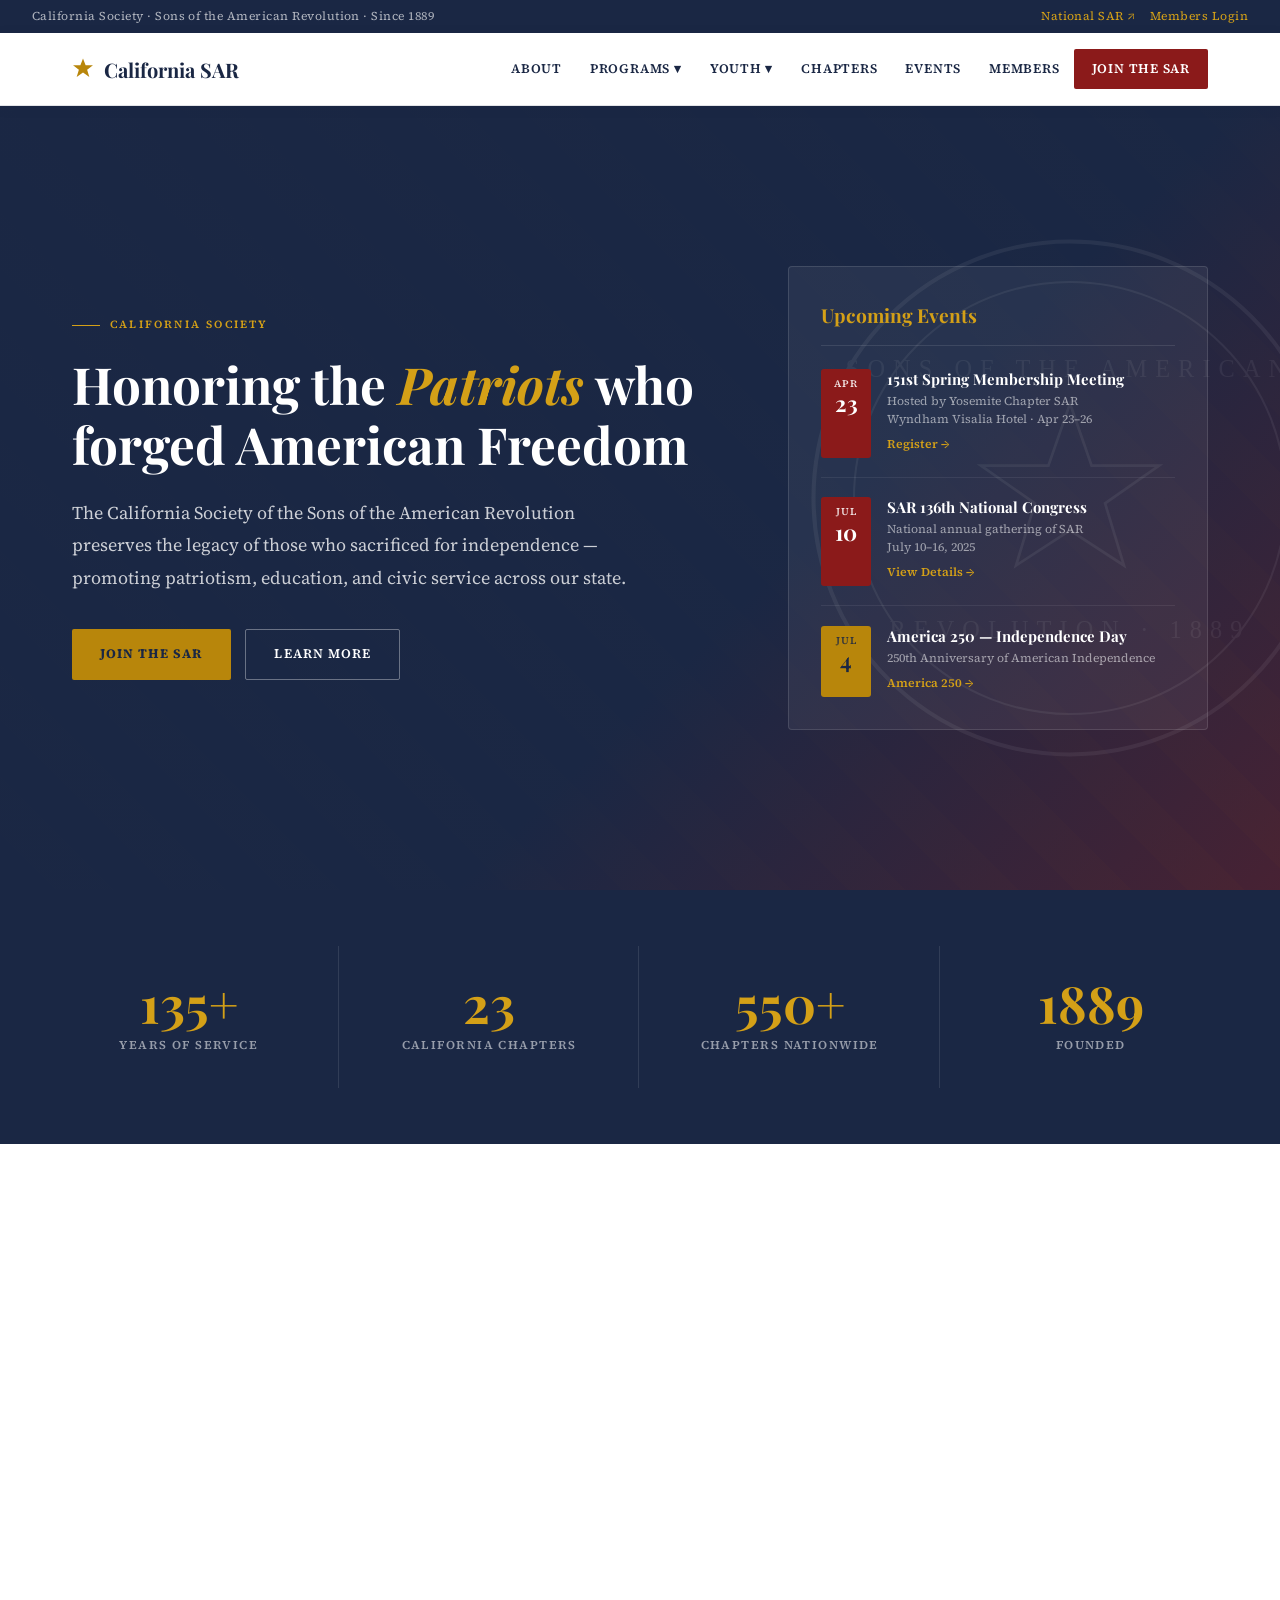
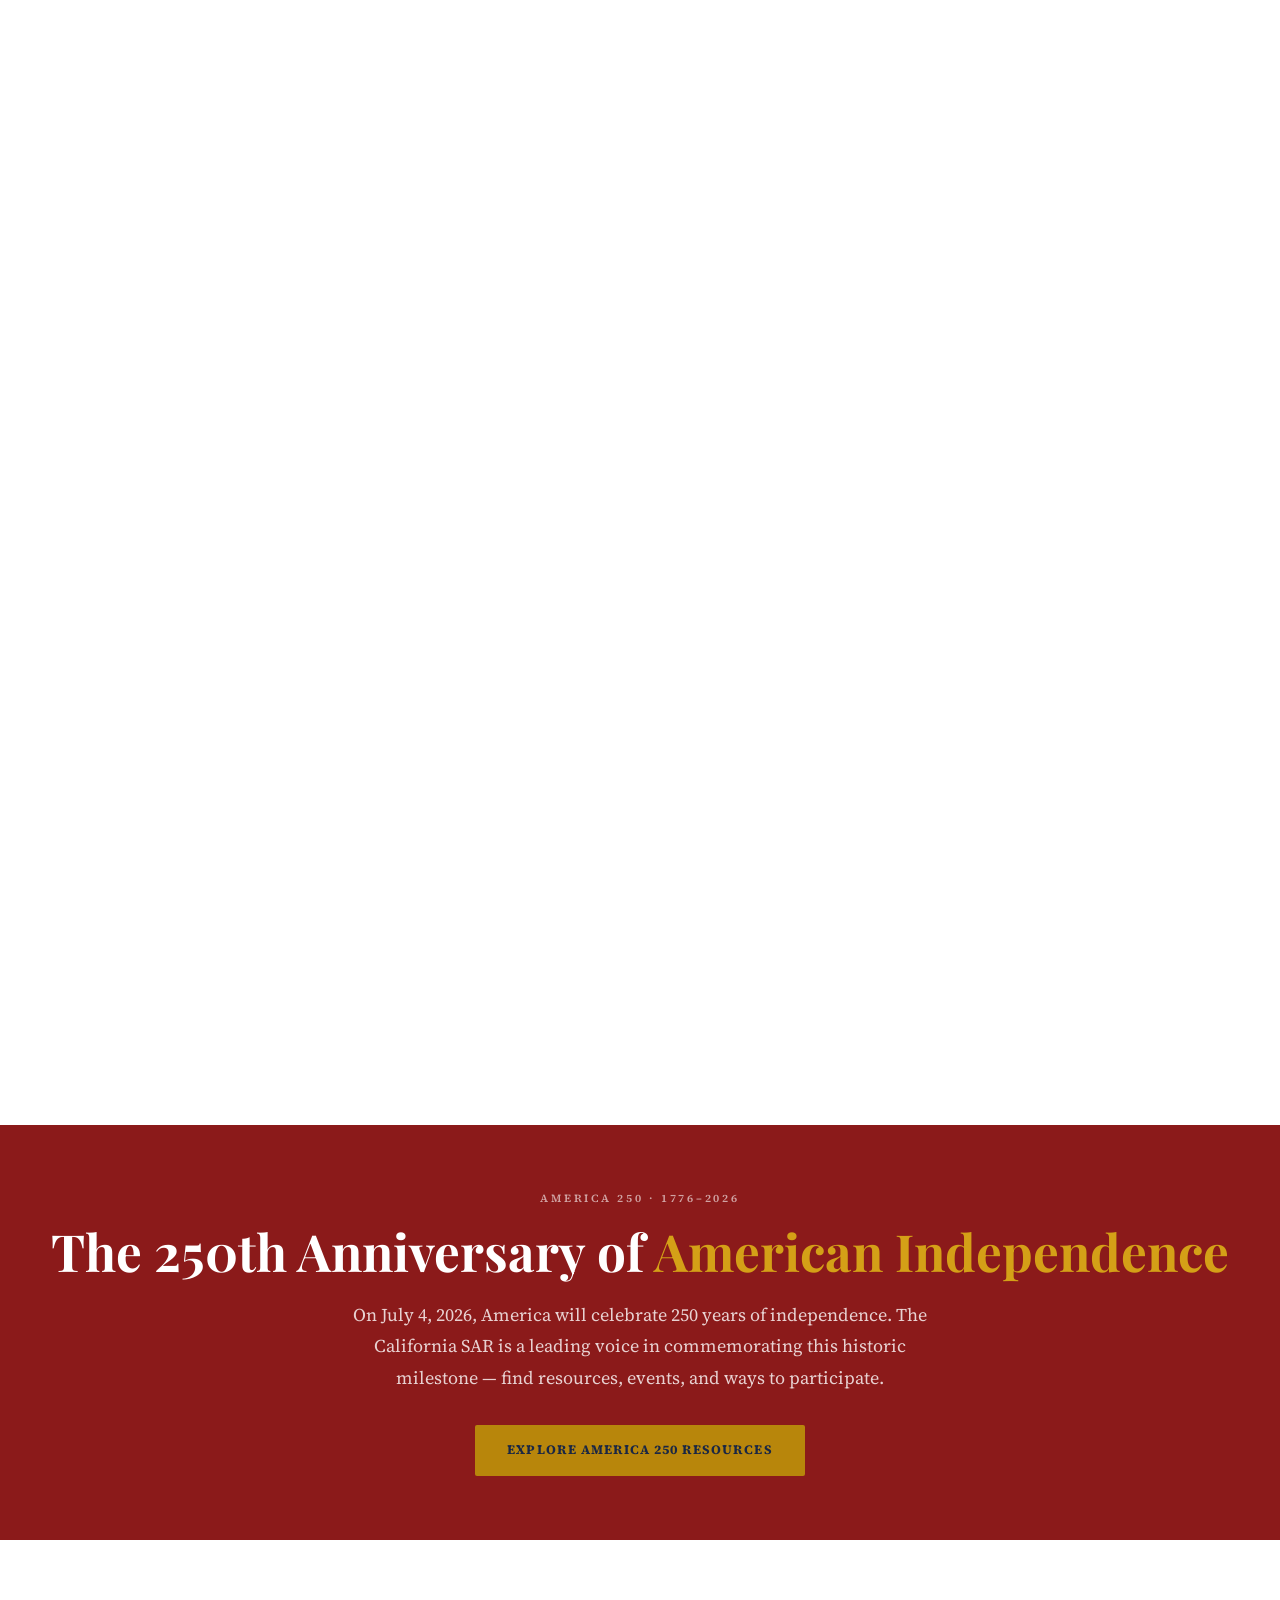
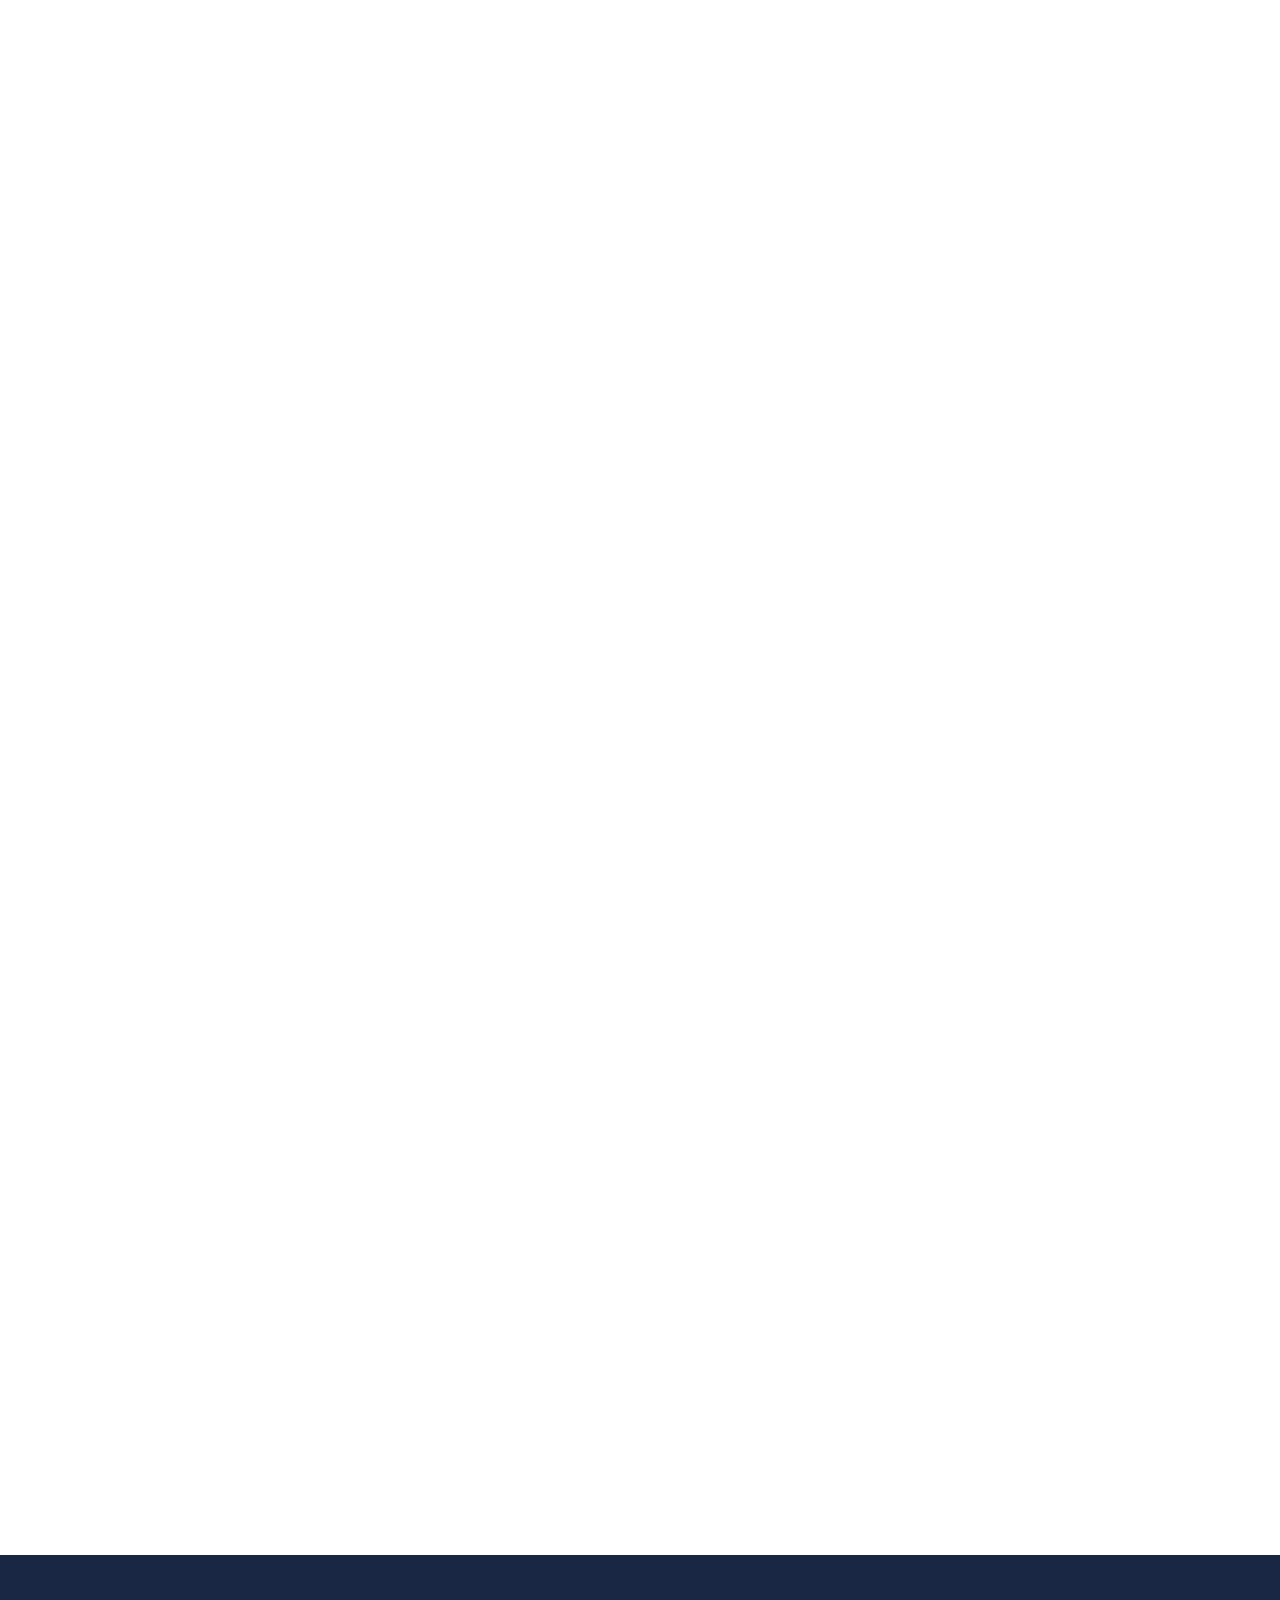
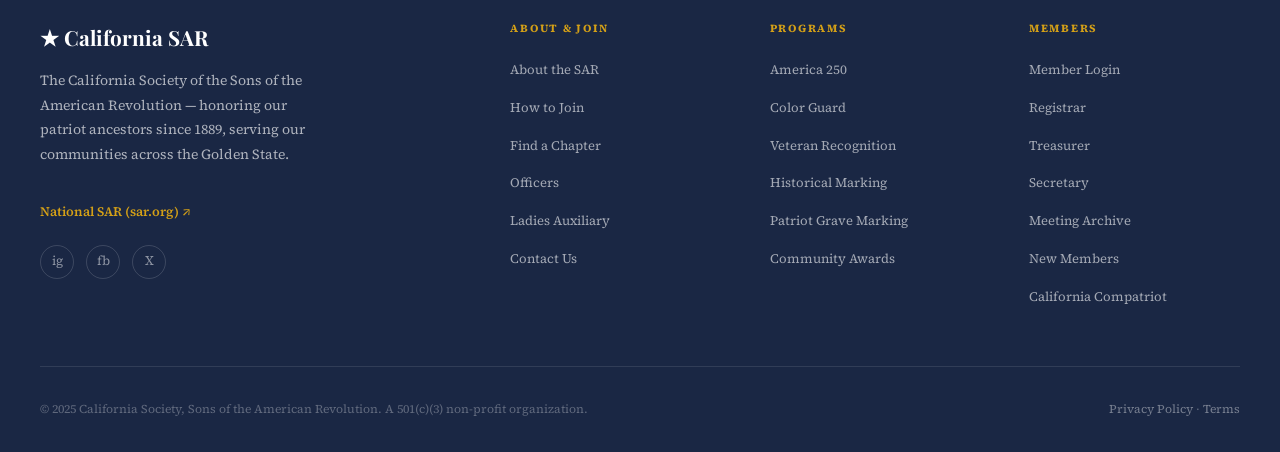
==== index.html @ 3db500f7 "Initial work" ====
<!DOCTYPE html>
<html lang="en">
<head>
<meta charset="UTF-8">
<meta name="viewport" content="width=device-width, initial-scale=1.0">
<title>California SAR — Sons of the American Revolution</title>
<link rel="preconnect" href="https://fonts.googleapis.com">
  <link rel="icon" type="image/x-icon" href="favicon.ico">
  <link rel="icon" type="image/svg+xml" href="favicon.svg">
  <link rel="shortcut icon" href="favicon.ico">
  <link href="https://fonts.googleapis.com/css2?family=Playfair+Display:ital,wght@0,400;0,600;0,700;1,400&family=Source+Serif+4:ital,opsz,wght@0,8..60,300;0,8..60,400;0,8..60,600;1,8..60,300&display=swap" rel="stylesheet">
<style>
  :root {
    --navy: #1a2744;
    --navy-light: #243260;
    --gold: #b8860b;
    --gold-light: #d4a017;
    --gold-pale: #f5eed6;
    --crimson: #8b1a1a;
    --parchment: #faf7f0;
    --parchment-dark: #f0ead6;
    --text: #1a1a1a;
    --text-mid: #444;
    --text-muted: #777;
    --white: #fff;
    --border: rgba(26,39,68,0.12);
    --serif: 'Playfair Display', 'Georgia', serif;
    --body: 'Source Serif 4', Georgia, serif;
  }
  *, *::before, *::after { box-sizing: border-box; margin: 0; padding: 0; }
  html { scroll-behavior: smooth; }
  body {
    font-family: var(--body);
    font-size: 17px;
    line-height: 1.75;
    color: var(--text);
    background: var(--white);
    -webkit-font-smoothing: antialiased;
  }

  /* ─── TOP BAR ─── */
  .topbar {
    background: var(--navy);
    color: rgba(255,255,255,0.65);
    font-size: 12px;
    font-family: var(--body);
    letter-spacing: 0.04em;
    padding: 6px 2rem;
    display: flex;
    justify-content: space-between;
    align-items: center;
  }
  .topbar a { color: var(--gold-light); text-decoration: none; }
  .topbar a:hover { text-decoration: underline; }

  /* ─── NAV ─── */
  nav {
    background: var(--white);
    border-bottom: 1px solid var(--border);
    position: sticky;
    top: 0;
    z-index: 100;
    box-shadow: 0 2px 12px rgba(26,39,68,0.08);
  }
  .nav-inner {
    max-width: 1200px;
    margin: 0 auto;
    padding: 0 2rem;
    display: flex;
    align-items: center;
    gap: 2rem;
    height: 72px;
  }
  .nav-logo {
    font-family: var(--serif);
    font-size: 20px;
    font-weight: 700;
    color: var(--navy);
    text-decoration: none;
    white-space: nowrap;
    display: flex;
    align-items: center;
    gap: 10px;
  }
  .nav-logo .star-mark {
    font-size: 22px;
    color: var(--gold);
  }
  .nav-links {
    display: flex;
    gap: 0;
    list-style: none;
    margin-left: auto;
    align-items: center;
  }
  .nav-links li { position: relative; }
  .nav-links a {
    display: block;
    padding: 10px 14px;
    font-size: 13px;
    font-family: var(--body);
    font-weight: 600;
    letter-spacing: 0.06em;
    text-transform: uppercase;
    color: var(--navy);
    text-decoration: none;
    transition: color 0.2s;
  }
  .nav-links a:hover { color: var(--gold); }
  .nav-links .dropdown { display: none; position: absolute; top: 100%; left: 0; background: var(--white); border: 1px solid var(--border); box-shadow: 0 8px 24px rgba(26,39,68,0.12); min-width: 210px; z-index: 200; }
  .nav-links li:hover .dropdown { display: block; }
  .nav-links .dropdown a { padding: 9px 18px; font-size: 12px; color: var(--text-mid); font-weight: 400; text-transform: none; letter-spacing: 0; border-bottom: 1px solid rgba(0,0,0,0.04); }
  .nav-links .dropdown a:hover { background: var(--parchment); color: var(--navy); }
  .nav-cta {
    background: var(--crimson);
    color: var(--white) !important;
    padding: 9px 18px !important;
    border-radius: 2px;
    transition: background 0.2s !important;
  }
  .nav-cta:hover { background: #6e1212 !important; color: var(--white) !important; }

  /* ─── HERO ─── */
  .hero {
    background: var(--navy);
    color: var(--white);
    min-height: 620px;
    display: flex;
    align-items: center;
    position: relative;
    overflow: hidden;
  }
  .hero-bg {
    position: absolute;
    inset: 0;
    background:
      linear-gradient(135deg, rgba(26,39,68,0.97) 0%, rgba(26,39,68,0.85) 60%, rgba(139,26,26,0.4) 100%),
      repeating-linear-gradient(
        45deg,
        transparent,
        transparent 40px,
        rgba(184,134,11,0.03) 40px,
        rgba(184,134,11,0.03) 80px
      );
  }
  .hero-seal {
    position: absolute;
    right: -60px;
    top: 50%;
    transform: translateY(-50%);
    width: 540px;
    height: 540px;
    opacity: 0.06;
  }
  .hero-inner {
    position: relative;
    z-index: 2;
    max-width: 1200px;
    margin: 0 auto;
    padding: 5rem 2rem;
    display: grid;
    grid-template-columns: 1fr 420px;
    gap: 4rem;
    align-items: center;
  }
  .hero-eyebrow {
    font-size: 11px;
    letter-spacing: 0.2em;
    text-transform: uppercase;
    color: var(--gold-light);
    font-family: var(--body);
    font-weight: 600;
    margin-bottom: 1.2rem;
    display: flex;
    align-items: center;
    gap: 10px;
  }
  .hero-eyebrow::before { content: ''; display: block; width: 28px; height: 1px; background: var(--gold-light); }
  .hero h1 {
    font-family: var(--serif);
    font-size: clamp(2.6rem, 4vw, 3.8rem);
    font-weight: 700;
    line-height: 1.18;
    margin-bottom: 1.4rem;
    color: var(--white);
  }
  .hero h1 em { font-style: italic; color: var(--gold-light); }
  .hero-desc {
    font-size: 18px;
    line-height: 1.8;
    color: rgba(255,255,255,0.78);
    margin-bottom: 2.2rem;
    max-width: 560px;
  }
  .hero-btns { display: flex; gap: 14px; flex-wrap: wrap; }
  .btn-primary {
    background: var(--gold);
    color: var(--navy);
    padding: 14px 28px;
    font-family: var(--body);
    font-weight: 700;
    font-size: 13px;
    letter-spacing: 0.08em;
    text-transform: uppercase;
    text-decoration: none;
    border-radius: 2px;
    transition: background 0.2s, transform 0.15s;
    display: inline-block;
  }
  .btn-primary:hover { background: var(--gold-light); transform: translateY(-1px); }
  .btn-outline {
    background: transparent;
    color: var(--white);
    padding: 13px 28px;
    font-family: var(--body);
    font-weight: 600;
    font-size: 13px;
    letter-spacing: 0.08em;
    text-transform: uppercase;
    text-decoration: none;
    border: 1.5px solid rgba(255,255,255,0.35);
    border-radius: 2px;
    transition: border-color 0.2s, background 0.2s;
    display: inline-block;
  }
  .btn-outline:hover { border-color: var(--gold-light); color: var(--gold-light); }

  /* Hero card panel */
  .hero-panel {
    background: rgba(255,255,255,0.06);
    border: 1px solid rgba(255,255,255,0.12);
    border-radius: 4px;
    padding: 2rem;
  }
  .hero-panel h3 {
    font-family: var(--serif);
    font-size: 1.2rem;
    color: var(--gold-light);
    margin-bottom: 1.4rem;
    border-bottom: 1px solid rgba(255,255,255,0.1);
    padding-bottom: 0.8rem;
  }
  .event-item {
    display: flex;
    gap: 1rem;
    margin-bottom: 1.2rem;
    padding-bottom: 1.2rem;
    border-bottom: 1px solid rgba(255,255,255,0.07);
  }
  .event-item:last-child { margin-bottom: 0; padding-bottom: 0; border-bottom: none; }
  .event-date-badge {
    background: var(--crimson);
    color: var(--white);
    border-radius: 3px;
    padding: 6px 10px;
    text-align: center;
    min-width: 50px;
    flex-shrink: 0;
  }
  .event-date-badge .month { font-size: 10px; text-transform: uppercase; letter-spacing: 0.1em; font-weight: 600; opacity: 0.85; }
  .event-date-badge .day { font-family: var(--serif); font-size: 22px; line-height: 1; font-weight: 700; }
  .event-info h4 { font-family: var(--serif); font-size: 15px; color: var(--white); margin-bottom: 3px; line-height: 1.35; }
  .event-info p { font-size: 12px; color: rgba(255,255,255,0.55); line-height: 1.5; }
  .event-link { font-size: 12px; color: var(--gold-light); text-decoration: none; font-weight: 600; }
  .event-link:hover { text-decoration: underline; }

  /* ─── SECTIONS ─── */
  section { padding: 5rem 2rem; }
  .inner { max-width: 1200px; margin: 0 auto; }
  .section-label {
    font-size: 11px;
    letter-spacing: 0.2em;
    text-transform: uppercase;
    color: var(--gold);
    font-family: var(--body);
    font-weight: 700;
    margin-bottom: 0.6rem;
  }
  .section-title {
    font-family: var(--serif);
    font-size: clamp(2rem, 3vw, 2.8rem);
    font-weight: 700;
    color: var(--navy);
    line-height: 1.2;
    margin-bottom: 1rem;
  }
  .section-intro {
    font-size: 18px;
    color: var(--text-mid);
    max-width: 680px;
    line-height: 1.8;
    margin-bottom: 3rem;
  }
  .divider {
    width: 48px;
    height: 3px;
    background: var(--gold);
    margin: 1rem 0 2rem;
  }

  /* ─── STATS BAND ─── */
  .stats-band {
    background: var(--navy);
    padding: 3.5rem 2rem;
    color: var(--white);
  }
  .stats-grid {
    max-width: 1200px;
    margin: 0 auto;
    display: grid;
    grid-template-columns: repeat(4, 1fr);
    gap: 2px;
  }
  .stat-item {
    text-align: center;
    padding: 2rem 1.5rem;
    border-right: 1px solid rgba(255,255,255,0.1);
  }
  .stat-item:last-child { border-right: none; }
  .stat-number {
    font-family: var(--serif);
    font-size: 3.2rem;
    font-weight: 700;
    color: var(--gold-light);
    line-height: 1;
    margin-bottom: 0.4rem;
  }
  .stat-label {
    font-size: 12px;
    text-transform: uppercase;
    letter-spacing: 0.12em;
    color: rgba(255,255,255,0.55);
    font-weight: 600;
    font-family: var(--body);
  }

  /* ─── ABOUT ─── */
  .about-section { background: var(--parchment); }
  .about-grid {
    display: grid;
    grid-template-columns: 1fr 1fr;
    gap: 5rem;
    align-items: start;
  }
  .about-text p {
    color: var(--text-mid);
    margin-bottom: 1.2rem;
    line-height: 1.85;
  }
  .about-highlights { display: grid; gap: 1.2rem; }
  .highlight-card {
    background: var(--white);
    border-left: 4px solid var(--gold);
    padding: 1.4rem 1.6rem;
    border-radius: 0 3px 3px 0;
  }
  .highlight-card h4 {
    font-family: var(--serif);
    font-size: 17px;
    color: var(--navy);
    margin-bottom: 0.4rem;
  }
  .highlight-card p { font-size: 14px; color: var(--text-muted); line-height: 1.6; }

  /* ─── JOIN STEPS ─── */
  .join-section { background: var(--white); }
  .steps-grid {
    display: grid;
    grid-template-columns: repeat(4, 1fr);
    gap: 1.5rem;
    margin-bottom: 3rem;
  }
  .step-card {
    border: 1px solid var(--border);
    border-radius: 3px;
    padding: 2rem 1.5rem;
    position: relative;
    background: var(--white);
    transition: box-shadow 0.25s, transform 0.25s;
  }
  .step-card:hover { box-shadow: 0 8px 32px rgba(26,39,68,0.1); transform: translateY(-3px); }
  .step-num {
    font-family: var(--serif);
    font-size: 3.5rem;
    font-weight: 700;
    color: var(--parchment-dark);
    line-height: 1;
    margin-bottom: 1rem;
  }
  .step-card h3 {
    font-family: var(--serif);
    font-size: 18px;
    color: var(--navy);
    margin-bottom: 0.6rem;
  }
  .step-card p { font-size: 14px; color: var(--text-muted); line-height: 1.65; }
  .eligibility-box {
    background: var(--navy);
    color: var(--white);
    border-radius: 4px;
    padding: 2.5rem 3rem;
    display: grid;
    grid-template-columns: 1fr 1fr;
    gap: 2rem;
  }
  .eligibility-box h3 {
    font-family: var(--serif);
    font-size: 1.5rem;
    color: var(--gold-light);
    margin-bottom: 1rem;
    grid-column: 1/-1;
  }
  .eligibility-box ul {
    list-style: none;
    padding: 0;
    font-size: 15px;
    color: rgba(255,255,255,0.82);
    line-height: 1.9;
  }
  .eligibility-box ul li::before { content: '★ '; color: var(--gold); font-size: 10px; vertical-align: middle; }

  /* ─── PROGRAMS ─── */
  .programs-section { background: var(--parchment); }
  .programs-grid {
    display: grid;
    grid-template-columns: repeat(3, 1fr);
    gap: 1.5rem;
  }
  .program-card {
    background: var(--white);
    border-radius: 3px;
    border: 1px solid var(--border);
    padding: 2rem;
    transition: box-shadow 0.25s, transform 0.25s;
    text-decoration: none;
    color: inherit;
    display: block;
  }
  .program-card:hover { box-shadow: 0 8px 32px rgba(26,39,68,0.1); transform: translateY(-3px); }
  .program-icon {
    width: 46px;
    height: 46px;
    background: var(--navy);
    border-radius: 50%;
    display: flex;
    align-items: center;
    justify-content: center;
    margin-bottom: 1.2rem;
    font-size: 20px;
  }
  .program-card h3 {
    font-family: var(--serif);
    font-size: 18px;
    color: var(--navy);
    margin-bottom: 0.5rem;
  }
  .program-card p { font-size: 14px; color: var(--text-muted); line-height: 1.65; }
  .program-link {
    display: inline-block;
    margin-top: 1rem;
    font-size: 12px;
    font-weight: 700;
    letter-spacing: 0.08em;
    text-transform: uppercase;
    color: var(--gold);
    text-decoration: none;
  }
  .program-link::after { content: ' →'; }

  /* ─── AMERICA 250 BANNER ─── */
  .america250 {
    background: var(--crimson);
    color: var(--white);
    padding: 4rem 2rem;
    text-align: center;
  }
  .america250 .eyebrow {
    font-size: 11px;
    letter-spacing: 0.25em;
    text-transform: uppercase;
    color: rgba(255,255,255,0.6);
    margin-bottom: 0.8rem;
    font-weight: 600;
  }
  .america250 h2 {
    font-family: var(--serif);
    font-size: clamp(2rem, 4vw, 3.2rem);
    font-weight: 700;
    margin-bottom: 1rem;
    line-height: 1.2;
  }
  .america250 h2 span { color: var(--gold-light); }
  .america250 p {
    font-size: 18px;
    color: rgba(255,255,255,0.8);
    max-width: 600px;
    margin: 0 auto 2rem;
    line-height: 1.75;
  }
  .btn-gold {
    background: var(--gold);
    color: var(--navy);
    padding: 14px 32px;
    font-family: var(--body);
    font-weight: 700;
    font-size: 13px;
    letter-spacing: 0.08em;
    text-transform: uppercase;
    text-decoration: none;
    border-radius: 2px;
    display: inline-block;
    transition: background 0.2s;
  }
  .btn-gold:hover { background: var(--gold-light); }

  /* ─── YOUTH ─── */
  .youth-section { background: var(--white); }
  .youth-grid {
    display: grid;
    grid-template-columns: 1fr 1fr;
    gap: 4rem;
    align-items: start;
  }
  .youth-programs-list { display: grid; grid-template-columns: 1fr 1fr; gap: 0.8rem; }
  .youth-item {
    display: flex;
    align-items: flex-start;
    gap: 10px;
    padding: 12px;
    border: 1px solid var(--border);
    border-radius: 3px;
    font-size: 13px;
    color: var(--text-mid);
    line-height: 1.5;
    text-decoration: none;
    transition: background 0.2s, border-color 0.2s;
    background: var(--white);
  }
  .youth-item:hover { background: var(--parchment); border-color: var(--gold); color: var(--navy); }
  .youth-item .icon { color: var(--gold); flex-shrink: 0; margin-top: 1px; }

  /* ─── CHAPTERS ─── */
  .chapters-section { background: var(--parchment); }
  .chapters-finder {
    background: var(--white);
    border: 1px solid var(--border);
    border-radius: 4px;
    padding: 2.5rem;
    max-width: 560px;
  }
  .chapters-finder h3 { font-family: var(--serif); font-size: 1.5rem; color: var(--navy); margin-bottom: 0.6rem; }
  .chapters-finder p { font-size: 15px; color: var(--text-muted); margin-bottom: 1.5rem; }
  .zip-form { display: flex; gap: 10px; }
  .zip-input {
    flex: 1;
    padding: 12px 16px;
    border: 1.5px solid var(--border);
    border-radius: 2px;
    font-size: 15px;
    font-family: var(--body);
    color: var(--text);
    outline: none;
    transition: border-color 0.2s;
  }
  .zip-input:focus { border-color: var(--navy); }
  .zip-btn {
    background: var(--navy);
    color: var(--white);
    padding: 12px 20px;
    border: none;
    border-radius: 2px;
    font-family: var(--body);
    font-weight: 700;
    font-size: 13px;
    letter-spacing: 0.06em;
    text-transform: uppercase;
    cursor: pointer;
    transition: background 0.2s;
  }
  .zip-btn:hover { background: var(--navy-light); }
  .chapter-list {
    display: grid;
    grid-template-columns: repeat(3, 1fr);
    gap: 0.6rem;
    margin-top: 3rem;
  }
  .chapter-badge {
    padding: 8px 12px;
    background: var(--white);
    border: 1px solid var(--border);
    border-radius: 2px;
    font-size: 12px;
    color: var(--navy);
    font-weight: 600;
    text-decoration: none;
    transition: background 0.15s, border-color 0.15s;
    display: block;
  }
  .chapter-badge:hover { background: var(--navy); color: var(--white); border-color: var(--navy); }

  /* ─── NEWSLETTER ─── */
  .newsletter-section {
    background: var(--white);
    border-top: 1px solid var(--border);
    padding: 4rem 2rem;
  }
  .newsletter-inner {
    max-width: 1200px;
    margin: 0 auto;
    display: grid;
    grid-template-columns: 1fr 1fr;
    gap: 4rem;
    align-items: center;
  }
  .newsletter-inner h2 { font-family: var(--serif); font-size: 2rem; color: var(--navy); margin-bottom: 0.6rem; }
  .newsletter-inner p { font-size: 16px; color: var(--text-muted); line-height: 1.75; }
  .newsletter-form { display: flex; gap: 10px; }
  .email-input {
    flex: 1;
    padding: 13px 16px;
    border: 1.5px solid var(--border);
    border-radius: 2px;
    font-size: 15px;
    font-family: var(--body);
    outline: none;
    transition: border-color 0.2s;
  }
  .email-input:focus { border-color: var(--navy); }
  .subscribe-btn {
    background: var(--crimson);
    color: var(--white);
    padding: 13px 22px;
    border: none;
    border-radius: 2px;
    font-family: var(--body);
    font-weight: 700;
    font-size: 13px;
    letter-spacing: 0.06em;
    text-transform: uppercase;
    cursor: pointer;
    white-space: nowrap;
    transition: background 0.2s;
  }
  .subscribe-btn:hover { background: #6e1212; }

  /* ─── FOOTER ─── */
  footer {
    background: var(--navy);
    color: rgba(255,255,255,0.65);
    padding: 4rem 2rem 2rem;
  }
  .footer-grid {
    max-width: 1200px;
    margin: 0 auto;
    display: grid;
    grid-template-columns: 2fr 1fr 1fr 1fr;
    gap: 3rem;
    padding-bottom: 3rem;
    border-bottom: 1px solid rgba(255,255,255,0.1);
    margin-bottom: 2rem;
  }
  .footer-brand h3 { font-family: var(--serif); font-size: 1.3rem; color: var(--white); margin-bottom: 0.8rem; }
  .footer-brand p { font-size: 14px; line-height: 1.75; max-width: 280px; }
  .footer-brand .sar-link { color: var(--gold-light); text-decoration: none; font-size: 13px; font-weight: 600; }
  .footer-col h4 { font-size: 11px; text-transform: uppercase; letter-spacing: 0.16em; color: var(--gold-light); font-weight: 700; margin-bottom: 1rem; font-family: var(--body); }
  .footer-col ul { list-style: none; }
  .footer-col ul li { margin-bottom: 0.5rem; }
  .footer-col ul a { font-size: 13px; color: rgba(255,255,255,0.6); text-decoration: none; transition: color 0.2s; }
  .footer-col ul a:hover { color: var(--white); }
  .footer-bottom {
    max-width: 1200px;
    margin: 0 auto;
    display: flex;
    justify-content: space-between;
    align-items: center;
    font-size: 12px;
    color: rgba(255,255,255,0.3);
  }
  .footer-bottom a { color: rgba(255,255,255,0.4); text-decoration: none; }
  .social-links { display: flex; gap: 12px; }
  .social-link {
    width: 34px;
    height: 34px;
    border: 1px solid rgba(255,255,255,0.15);
    border-radius: 50%;
    display: flex;
    align-items: center;
    justify-content: center;
    text-decoration: none;
    color: rgba(255,255,255,0.5);
    font-size: 13px;
    transition: background 0.2s, color 0.2s;
  }
  .social-link:hover { background: var(--gold); color: var(--navy); border-color: var(--gold); }

  /* ─── MOBILE ─── */
  .hamburger { display: none; cursor: pointer; padding: 8px; margin-left: auto; }
  .hamburger span { display: block; width: 22px; height: 2px; background: var(--navy); margin: 5px 0; transition: all 0.3s; }
  @media (max-width: 900px) {
    .hamburger { display: block; }
    .nav-links { display: none; }
    .hero-inner { grid-template-columns: 1fr; }
    .hero-panel { display: none; }
    .about-grid, .join-section .eligibility-box, .newsletter-inner, .youth-grid { grid-template-columns: 1fr; }
    .eligibility-box { grid-template-columns: 1fr; }
    .steps-grid { grid-template-columns: 1fr 1fr; }
    .programs-grid { grid-template-columns: 1fr 1fr; }
    .stats-grid { grid-template-columns: 1fr 1fr; }
    .footer-grid { grid-template-columns: 1fr 1fr; }
    .chapter-list { grid-template-columns: 1fr 1fr; }
    .youth-programs-list { grid-template-columns: 1fr; }
  }
  @media (max-width: 600px) {
    .steps-grid, .programs-grid, .stats-grid, .chapter-list { grid-template-columns: 1fr; }
    .stat-item { border-right: none; border-bottom: 1px solid rgba(255,255,255,0.1); }
    .hero h1 { font-size: 2.2rem; }
    .zip-form, .newsletter-form { flex-direction: column; }
    .footer-grid { grid-template-columns: 1fr; }
  }
  /* Subtle scroll animation */
  .fade-up {
    opacity: 0;
    transform: translateY(24px);
    transition: opacity 0.6s ease, transform 0.6s ease;
  }
  .fade-up.visible { opacity: 1; transform: none; }
</style>
</head>
<body>

<!-- TOP BAR -->
<div class="topbar">
  <span>California Society · Sons of the American Revolution · Since 1889</span>
  <span>
    <a href="https://www.sar.org" target="_blank">National SAR ↗</a>
    &nbsp;&nbsp;
    <a href="members.html">Members Login</a>
  </span>
</div>

<!-- NAVIGATION -->
<nav>
  <div class="nav-inner">
    <a href="#" class="nav-logo">
      <svg width="22" height="22" viewBox="0 0 32 32" style="flex-shrink:0;vertical-align:middle;margin-bottom:2px" xmlns="http://www.w3.org/2000/svg"><polygon points="16,2 19.8,12 30.5,12 22,18.5 25.2,29 16,22.5 6.8,29 10,18.5 1.5,12 12.2,12" fill="#b8860b"/></svg>
      California SAR
    </a>
    <div class="hamburger" onclick="document.querySelector('.nav-links').style.display='flex'">
      <span></span><span></span><span></span>
    </div>
    <ul class="nav-links">
      <li><a href="about.html">About</a></li>
      <li>
        <a href="programs.html">Programs ▾</a>
        <div class="dropdown">
          <a href="programs.html">America 250</a>
          <a href="programs.html">Color Guard</a>
          <a href="programs.html">Veteran Recognition</a>
          <a href="programs.html">Community Awards</a>
          <a href="programs.html">Historical Marking</a>
          <a href="programs.html">Patriot Grave Marking</a>
          <a href="programs.html">Ladies Auxiliary</a>
        </div>
      </li>
      <li>
        <a href="youth.html">Youth ▾</a>
        <div class="dropdown">
          <a href="youth.html">Poster Contest</a>
          <a href="youth.html">Brochure Contest</a>
          <a href="youth.html">Video Contest</a>
          <a href="youth.html">Eagle Scout Awards</a>
          <a href="youth.html">Essay Contest</a>
          <a href="youth.html">Oration Contest</a>
          <a href="youth.html">ROTC/JROTC</a>
          <a href="youth.html">Valley Forge Teacher</a>
        </div>
      </li>
      <li><a href="chapters.html">Chapters</a></li>
      <li><a href="events.html">Events</a></li>
      <li><a href="members.html">Members</a></li>
      <li><a href="join.html" class="nav-cta">Join the SAR</a></li>
    </ul>
  </div>
</nav>

<!-- HERO -->
<section class="hero" id="home">
  <div class="hero-bg"></div>
  <svg class="hero-seal" viewBox="0 0 200 200" fill="none" xmlns="http://www.w3.org/2000/svg">
    <circle cx="100" cy="100" r="95" stroke="white" stroke-width="1.5"/>
    <circle cx="100" cy="100" r="80" stroke="white" stroke-width="0.75"/>
    <text x="100" y="55" text-anchor="middle" font-size="9" fill="white" font-family="serif" letter-spacing="3">SONS OF THE AMERICAN</text>
    <text x="100" y="152" text-anchor="middle" font-size="9" fill="white" font-family="serif" letter-spacing="3">REVOLUTION · 1889</text>
    <polygon points="100,65 108,88 133,88 113,102 120,125 100,112 80,125 87,102 67,88 92,88" stroke="white" stroke-width="1" fill="none"/>
  </svg>
  <div class="hero-inner">
    <div>
      <div class="hero-eyebrow">California Society</div>
      <h1>Honoring the <em>Patriots</em> who forged American Freedom</h1>
      <p class="hero-desc">The California Society of the Sons of the American Revolution preserves the legacy of those who sacrificed for independence — promoting patriotism, education, and civic service across our state.</p>
      <div class="hero-btns">
        <a href="join.html" class="btn-primary">Join the SAR</a>
        <a href="about.html" class="btn-outline">Learn More</a>
      </div>
    </div>
    <div class="hero-panel">
      <h3>Upcoming Events</h3>
      <div class="event-item">
        <div class="event-date-badge">
          <div class="month">Apr</div>
          <div class="day">23</div>
        </div>
        <div class="event-info">
          <h4>151st Spring Membership Meeting</h4>
          <p>Hosted by Yosemite Chapter SAR<br>Wyndham Visalia Hotel · Apr 23–26</p>
          <a href="events.html" class="event-link">Register →</a>
        </div>
      </div>
      <div class="event-item">
        <div class="event-date-badge">
          <div class="month">Jul</div>
          <div class="day">10</div>
        </div>
        <div class="event-info">
          <h4>SAR 136th National Congress</h4>
          <p>National annual gathering of SAR<br>July 10–16, 2025</p>
          <a href="events.html" class="event-link">View Details →</a>
        </div>
      </div>
      <div class="event-item">
        <div class="event-date-badge" style="background: var(--gold); color: var(--navy);">
          <div class="month">Jul</div>
          <div class="day">4</div>
        </div>
        <div class="event-info">
          <h4>America 250 — Independence Day</h4>
          <p>250th Anniversary of American Independence</p>
          <a href="programs.html" class="event-link">America 250 →</a>
        </div>
      </div>
    </div>
  </div>
</section>

<!-- STATS BAND -->
<div class="stats-band">
  <div class="stats-grid">
    <div class="stat-item">
      <div class="stat-number">135+</div>
      <div class="stat-label">Years of Service</div>
    </div>
    <div class="stat-item">
      <div class="stat-number">23</div>
      <div class="stat-label">California Chapters</div>
    </div>
    <div class="stat-item">
      <div class="stat-number">550+</div>
      <div class="stat-label">Chapters Nationwide</div>
    </div>
    <div class="stat-item">
      <div class="stat-number">1889</div>
      <div class="stat-label">Founded</div>
    </div>
  </div>
</div>

<!-- ABOUT -->
<section class="about-section fade-up" id="about">
  <div class="inner">
    <div class="about-grid">
      <div class="about-text">
        <div class="section-label">About the California SAR</div>
        <h2 class="section-title">Who We Are</h2>
        <div class="divider"></div>
        <p>The Sons of the American Revolution honors our Revolutionary War patriot ancestors by promoting patriotism, serving our communities, and educating and inspiring future generations about the founding principles of our nation.</p>
        <p>California's connection to the SAR is deep: the predecessor organization, the Sons of Revolutionary Sires, was founded on July 4, 1876 — right here in San Francisco. The National Society was formally organized on April 30, 1889, and chartered by the United States Congress in 1906.</p>
        <p>Today, the California Society maintains 23 chapters throughout the state, bringing together men who are direct descendants of those who served in the cause of American independence.</p>
        <p>We decorate graves of Revolutionary War soldiers, support excellence in history education, participate in patriotic observances, and preserve historical material relating to the men and women who fought for independence.</p>
        <a href="join.html" class="btn-primary" style="margin-top:1.5rem;">Discover Your Heritage</a>
      </div>
      <div class="about-highlights">
        <div class="highlight-card">
          <h4>Our Mission</h4>
          <p>To honor Revolutionary War patriot ancestors by promoting patriotism, serving communities, and educating future generations about America's founding principles.</p>
        </div>
        <div class="highlight-card">
          <h4>Our Purpose</h4>
          <p>Organized to "perpetuate the memory of those who, by their services or sacrifices during the war of the American Revolution, achieved the independence of the American People."</p>
        </div>
        <div class="highlight-card">
          <h4>What We Do</h4>
          <p>We support veterans, conduct living history education, assist with genealogical research, participate in patriotic ceremonies, and recognize outstanding citizens and youth.</p>
        </div>
        <div class="highlight-card">
          <h4>Our Values</h4>
          <p>We uphold the institutions of American freedom, patriotism, respect for national symbols, the value of citizenship, and the unifying force of <em>e pluribus unum</em>.</p>
        </div>
      </div>
    </div>
  </div>
</section>

<!-- JOIN -->
<section class="join-section fade-up" id="join">
  <div class="inner">
    <div class="section-label">Membership</div>
    <h2 class="section-title">Join the Sons of the American Revolution</h2>
    <div class="divider"></div>
    <p class="section-intro">If one of your ancestors signed a founding document, fought for independence, or assisted the cause of the American Revolution — you can join the SAR. It is the largest male genealogical society in the country.</p>

    <div class="steps-grid">
      <div class="step-card">
        <div class="step-num">01</div>
        <h3>Determine Eligibility</h3>
        <p>Verify you have a lineal male ancestor who contributed to the American Revolution — as a soldier, seaman, signer of the Declaration, or patriot of record.</p>
      </div>
      <div class="step-card">
        <div class="step-num">02</div>
        <h3>Contact a Local Chapter</h3>
        <p>Reach out to the Vice President of Membership or your nearest California SAR chapter registrar, who will guide you through the process.</p>
      </div>
      <div class="step-card">
        <div class="step-num">03</div>
        <h3>Collect Your Documentation</h3>
        <p>Gather genealogical records connecting you to your patriot ancestor. The chapter registrar will help you understand what documentation is required.</p>
      </div>
      <div class="step-card">
        <div class="step-num">04</div>
        <h3>Submit Your Application</h3>
        <p>Complete your application through the SAR Online Application Form System, reviewed and submitted with your local chapter registrar's assistance.</p>
      </div>
    </div>

    <div class="eligibility-box">
      <h3>Who is Eligible to Join?</h3>
      <ul>
        <li>Age 18 or older (junior memberships available for those under 18)</li>
        <li>A citizen of good repute in the community</li>
        <li>A lineal descendant of an American Revolution patriot</li>
        <li>Does not advocate overthrow of the U.S. Government</li>
      </ul>
      <ul>
        <li>Patriot ancestors include: soldiers, sailors, militia members, minutemen</li>
        <li>Signers of the Declaration of Independence</li>
        <li>Members of Committees of Safety or Correspondence</li>
        <li>Any recognized patriot with overt acts of resistance to British authority</li>
      </ul>
    </div>

    <div style="text-align:center; margin-top: 2.5rem;">
      <a href="/cdn-cgi/l/email-protection#7b0914191e090f0818140f0f0c13120f161a153b1c161a121755181416" class="btn-primary" style="margin-right: 12px;">Contact the VP of Membership</a>
      <a href="chapters.html" class="btn-outline" style="color:var(--navy); border-color: var(--navy);">Find Your Local Chapter</a>
    </div>
  </div>
</section>

<!-- PROGRAMS -->
<section class="programs-section fade-up" id="programs">
  <div class="inner">
    <div class="section-label">What We Do</div>
    <h2 class="section-title">Programs & Activities</h2>
    <div class="divider"></div>
    <p class="section-intro">From honoring veterans to marking historic sites, California SAR members actively serve their communities and preserve the legacy of the American Revolution.</p>

    <div class="programs-grid">
      <a href="#" class="program-card">
        <div class="program-icon">🇺🇸</div>
        <h3>America 250</h3>
        <p>Celebrating the 250th Anniversary of American Independence on July 4, 2026. Resources, events, and commemorations marking this historic milestone.</p>
        <span class="program-link">Learn More</span>
      </a>
      <a href="#" class="program-card">
        <div class="program-icon">🎖️</div>
        <h3>Color Guard</h3>
        <p>California SAR Color Guard participates in patriotic ceremonies, parades, and commemorative events across the state, honoring our nation's heritage.</p>
        <span class="program-link">Learn More</span>
      </a>
      <a href="#" class="program-card">
        <div class="program-icon">⭐</div>
        <h3>Veteran Recognition</h3>
        <p>We honor and recognize veterans who have served and continue to serve our nation, connecting the legacy of the Revolution to today's defenders of freedom.</p>
        <span class="program-link">Learn More</span>
      </a>
      <a href="#" class="program-card">
        <div class="program-icon">🏆</div>
        <h3>Community Awards</h3>
        <p>Recognizing outstanding citizens, law enforcement, firefighters, and community leaders who exemplify the ideals of American patriotism and service.</p>
        <span class="program-link">Learn More</span>
      </a>
      <a href="#" class="program-card">
        <div class="program-icon">🪨</div>
        <h3>Historical Marking</h3>
        <p>Placing markers and monuments at significant Revolutionary War and patriotic sites throughout California to preserve history for future generations.</p>
        <span class="program-link">Learn More</span>
      </a>
      <a href="#" class="program-card">
        <div class="program-icon">✦</div>
        <h3>Patriot Grave Marking</h3>
        <p>Honoring the graves of Revolutionary War patriots and soldiers, ensuring their contributions to American independence are permanently commemorated.</p>
        <span class="program-link">Learn More</span>
      </a>
    </div>
  </div>
</section>

<!-- AMERICA 250 -->
<div class="america250" id="america250">
  <div class="eyebrow">America 250 · 1776–2026</div>
  <h2>The 250th Anniversary of <span>American Independence</span></h2>
  <p>On July 4, 2026, America will celebrate 250 years of independence. The California SAR is a leading voice in commemorating this historic milestone — find resources, events, and ways to participate.</p>
  <a href="#" class="btn-gold">Explore America 250 Resources</a>
</div>

<!-- YOUTH -->
<section class="youth-section fade-up" id="youth">
  <div class="inner">
    <div class="youth-grid">
      <div>
        <div class="section-label">Youth Programs</div>
        <h2 class="section-title">Inspiring the Next Generation</h2>
        <div class="divider"></div>
        <p style="color:var(--text-mid); margin-bottom: 1.5rem; line-height:1.85;">The California SAR invests in America's future through award programs, scholarships, and educational outreach for students, teachers, and youth organizations throughout California.</p>
        <p style="color:var(--text-mid); margin-bottom: 1.5rem; line-height:1.85;">From elementary poster contests to ROTC recognition, our youth programs connect young Californians to the stories and principles of the American Revolution.</p>
        <a href="#" class="btn-primary">View All Youth Programs</a>
      </div>
      <div>
        <div class="youth-programs-list">
          <a href="#" class="youth-item"><span class="icon">★</span> Americanism Poster Contest</a>
          <a href="#" class="youth-item"><span class="icon">★</span> Middle School Brochure Contest</a>
          <a href="#" class="youth-item"><span class="icon">★</span> SAR Youth Video Contest</a>
          <a href="#" class="youth-item"><span class="icon">★</span> Knight Essay Contest</a>
          <a href="#" class="youth-item"><span class="icon">★</span> Oration Contest</a>
          <a href="#" class="youth-item"><span class="icon">★</span> Eagle Scout Recognition</a>
          <a href="#" class="youth-item"><span class="icon">★</span> King Eagle Scout Award</a>
          <a href="#" class="youth-item"><span class="icon">★</span> ROTC / JROTC Program</a>
          <a href="#" class="youth-item"><span class="icon">★</span> NSCC / NLCC Program</a>
          <a href="#" class="youth-item"><span class="icon">★</span> Valley Forge Teacher Award</a>
          <a href="#" class="youth-item"><span class="icon">★</span> Spirit of America Program</a>
          <a href="#" class="youth-item"><span class="icon">★</span> Outstanding Citizenship Award</a>
        </div>
      </div>
    </div>
  </div>
</section>

<!-- CHAPTERS -->
<section class="chapters-section fade-up" id="chapters">
  <div class="inner">
    <div class="section-label">Find Your Chapter</div>
    <h2 class="section-title">23 Chapters Across California</h2>
    <div class="divider"></div>
    <p class="section-intro">California SAR chapters are active communities of compatriots in your area. Find the chapter nearest you and connect with local members.</p>

    <div style="display: grid; grid-template-columns: 1fr 1fr; gap: 4rem; align-items: start;">
      <div class="chapters-finder">
        <h3>Find a Chapter Near You</h3>
        <p>Enter your zip code to locate the nearest California SAR chapter and get in touch with a local registrar.</p>
        <div class="zip-form">
          <input type="text" class="zip-input" placeholder="Enter zip code…" maxlength="5">
          <button class="zip-btn">Find Chapter</button>
        </div>
      </div>
      <div>
        <h4 style="font-family:var(--serif); font-size:1.2rem; color:var(--navy); margin-bottom:1rem;">All California Chapters</h4>
        <div class="chapter-list">
          <a href="#" class="chapter-badge">Bay Area</a>
          <a href="#" class="chapter-badge">Los Angeles</a>
          <a href="#" class="chapter-badge">San Diego</a>
          <a href="#" class="chapter-badge">Sacramento</a>
          <a href="#" class="chapter-badge">San Francisco</a>
          <a href="#" class="chapter-badge">Orange County</a>
          <a href="#" class="chapter-badge">Fresno</a>
          <a href="#" class="chapter-badge">Santa Barbara</a>
          <a href="#" class="chapter-badge">Riverside</a>
          <a href="#" class="chapter-badge">San Bernardino</a>
          <a href="#" class="chapter-badge">Yosemite</a>
          <a href="#" class="chapter-badge">Monterey</a>
          <a href="#" class="chapter-badge">Napa Valley</a>
          <a href="#" class="chapter-badge">Ventura</a>
          <a href="#" class="chapter-badge">Bakersfield</a>
          <a href="#" class="chapter-badge">Stockton</a>
          <a href="#" class="chapter-badge">Marin County</a>
          <a href="#" class="chapter-badge">View All →</a>
        </div>
      </div>
    </div>
  </div>
</section>

<!-- NEWSLETTER -->
<section class="newsletter-section fade-up">
  <div class="newsletter-inner">
    <div>
      <div class="section-label">Stay Connected</div>
      <h2>The California Compatriot</h2>
      <p>Read the official newsletter of the California SAR — featuring news, historical articles, chapter updates, and member spotlights.</p>
    </div>
    <div>
      <p style="font-size:15px; color:var(--text-mid); margin-bottom:1rem;">Subscribe to receive updates on events, news, and programs from the California SAR.</p>
      <div class="newsletter-form">
        <input type="email" class="email-input" placeholder="Your email address">
        <button class="subscribe-btn">Subscribe</button>
      </div>
      <p style="font-size:12px; color:var(--text-muted); margin-top:0.6rem;">No spam, unsubscribe anytime. Past issues available in the Members section.</p>
    </div>
  </div>
</section>

<!-- FOOTER -->
<footer>
  <div class="footer-grid">
    <div class="footer-brand">
      <h3>★ California SAR</h3>
      <p>The California Society of the Sons of the American Revolution — honoring our patriot ancestors since 1889, serving our communities across the Golden State.</p>
      <br>
      <a href="https://www.sar.org" target="_blank" class="sar-link">National SAR (sar.org) ↗</a>
      <div class="social-links" style="margin-top:1.2rem;">
        <a href="https://www.instagram.com/california_sar/" target="_blank" class="social-link" title="Instagram">ig</a>
        <a href="#" class="social-link" title="Facebook">fb</a>
        <a href="#" class="social-link" title="Twitter/X">X</a>
      </div>
    </div>
    <div class="footer-col">
      <h4>About & Join</h4>
      <ul>
        <li><a href="about.html">About the SAR</a></li>
        <li><a href="join.html">How to Join</a></li>
        <li><a href="chapters.html">Find a Chapter</a></li>
        <li><a href="#">Officers</a></li>
        <li><a href="#">Ladies Auxiliary</a></li>
        <li><a href="#">Contact Us</a></li>
      </ul>
    </div>
    <div class="footer-col">
      <h4>Programs</h4>
      <ul>
        <li><a href="#">America 250</a></li>
        <li><a href="#">Color Guard</a></li>
        <li><a href="#">Veteran Recognition</a></li>
        <li><a href="#">Historical Marking</a></li>
        <li><a href="#">Patriot Grave Marking</a></li>
        <li><a href="#">Community Awards</a></li>
      </ul>
    </div>
    <div class="footer-col">
      <h4>Members</h4>
      <ul>
        <li><a href="#">Member Login</a></li>
        <li><a href="#">Registrar</a></li>
        <li><a href="#">Treasurer</a></li>
        <li><a href="#">Secretary</a></li>
        <li><a href="#">Meeting Archive</a></li>
        <li><a href="#">New Members</a></li>
        <li><a href="#">California Compatriot</a></li>
      </ul>
    </div>
  </div>
  <div class="footer-bottom">
    <span>© 2025 California Society, Sons of the American Revolution. A 501(c)(3) non-profit organization.</span>
    <span><a href="#">Privacy Policy</a> · <a href="#">Terms</a></span>
  </div>
</footer>

<script data-cfasync="false" src="/cdn-cgi/scripts/5c5dd728/cloudflare-static/email-decode.min.js"></script><script>
  const observer = new IntersectionObserver((entries) => {
    entries.forEach(e => { if (e.isIntersecting) e.target.c
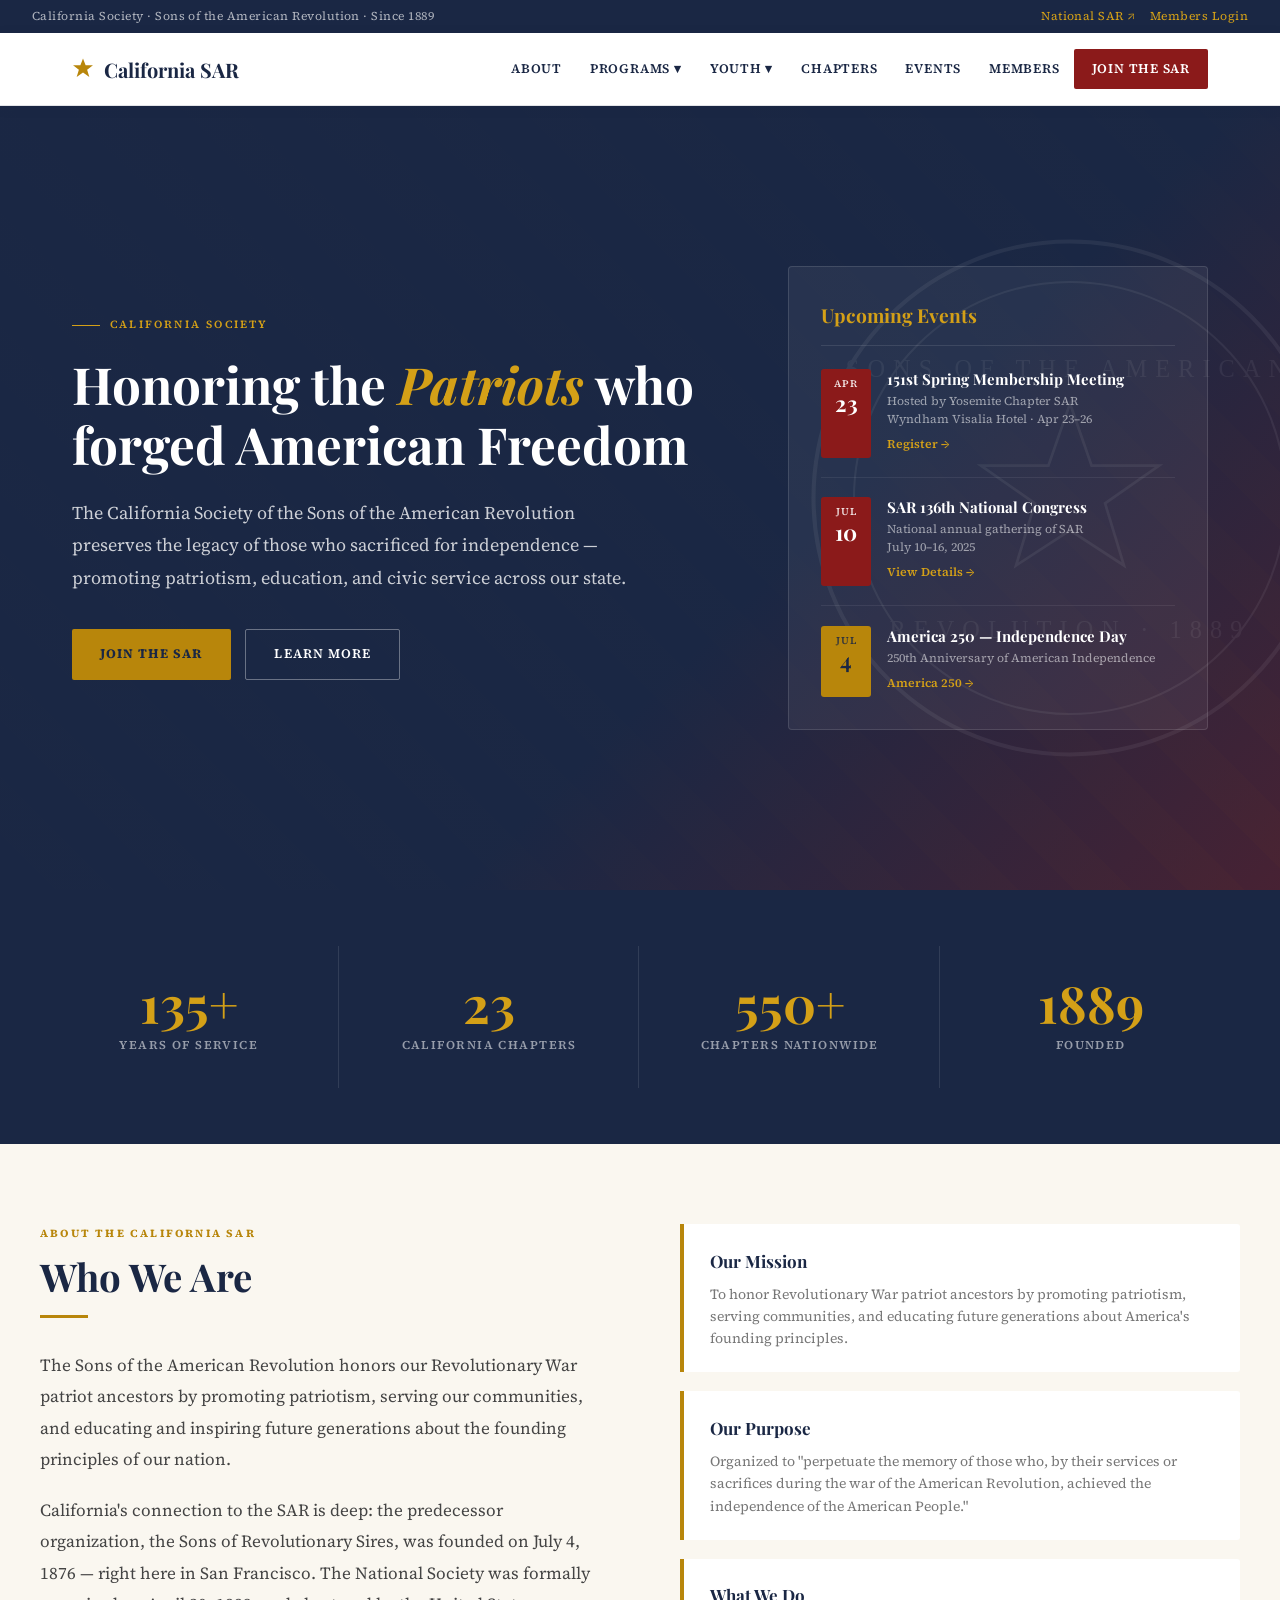
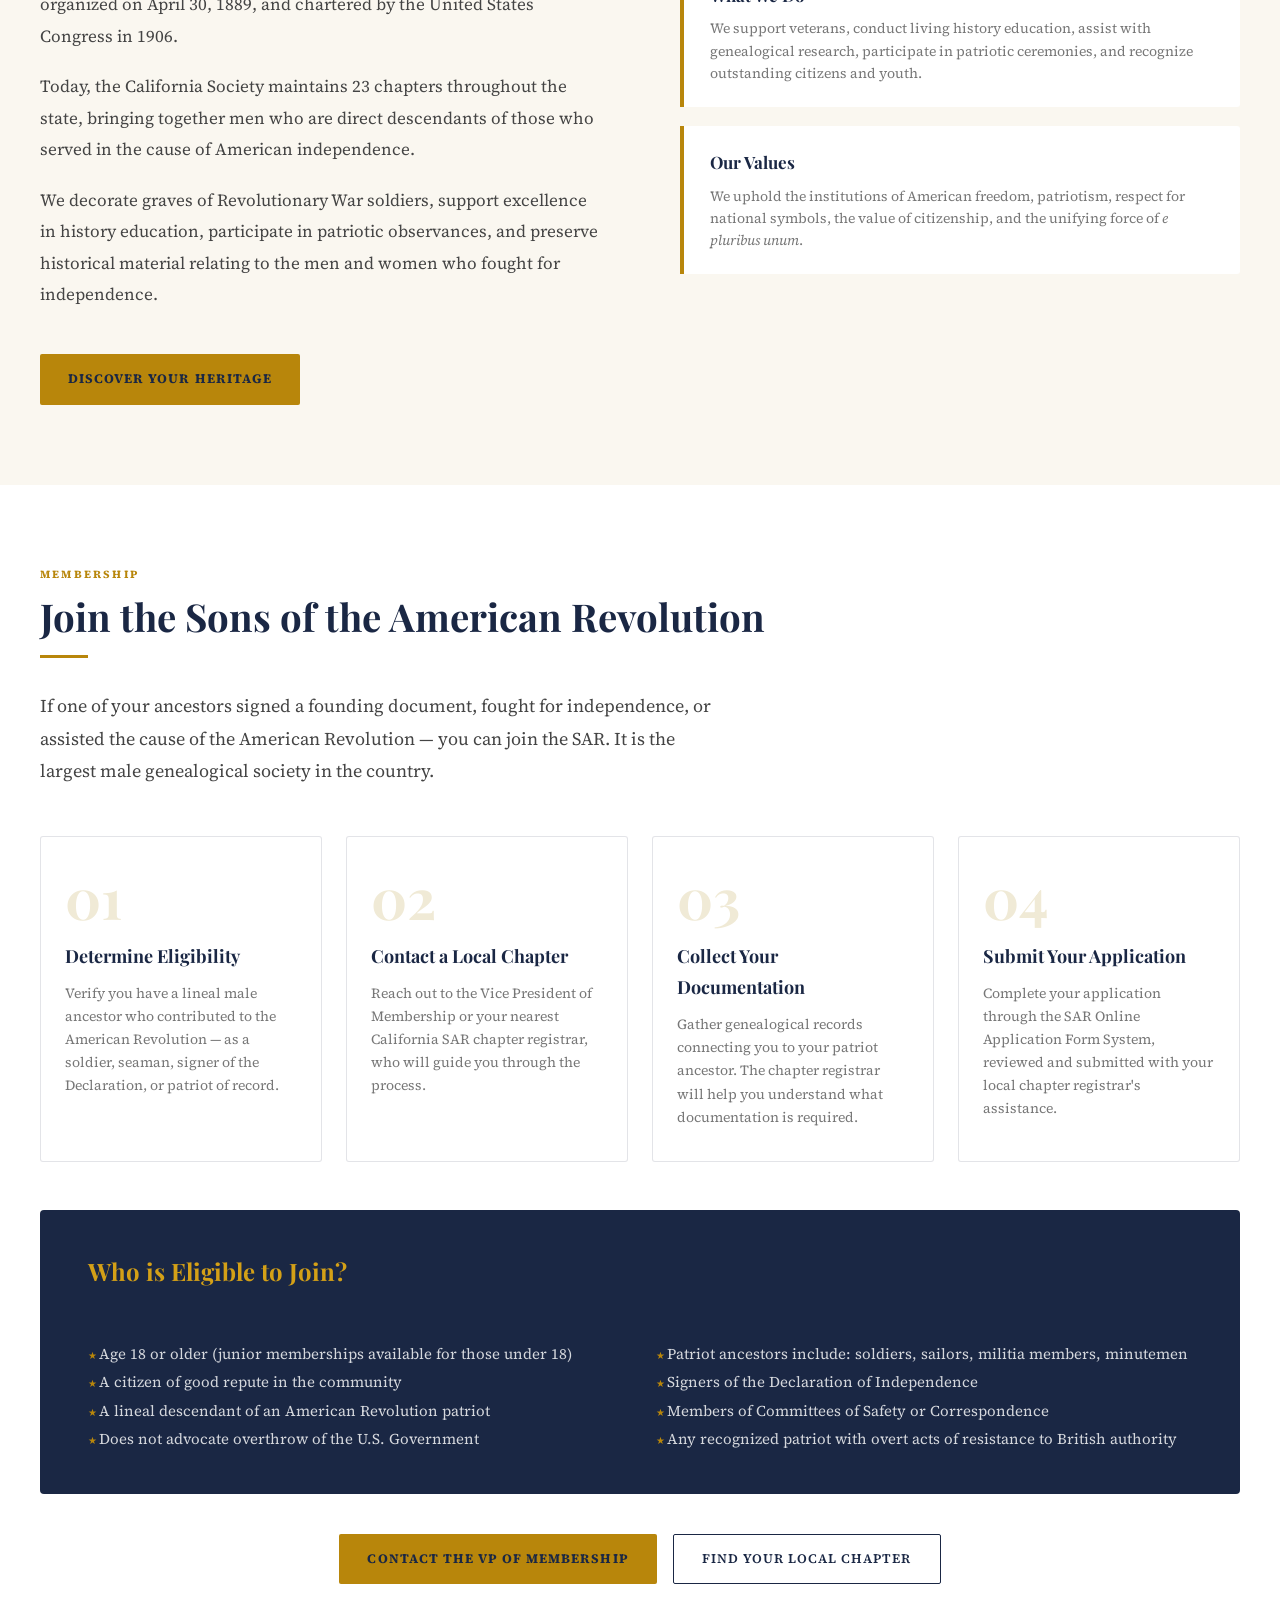
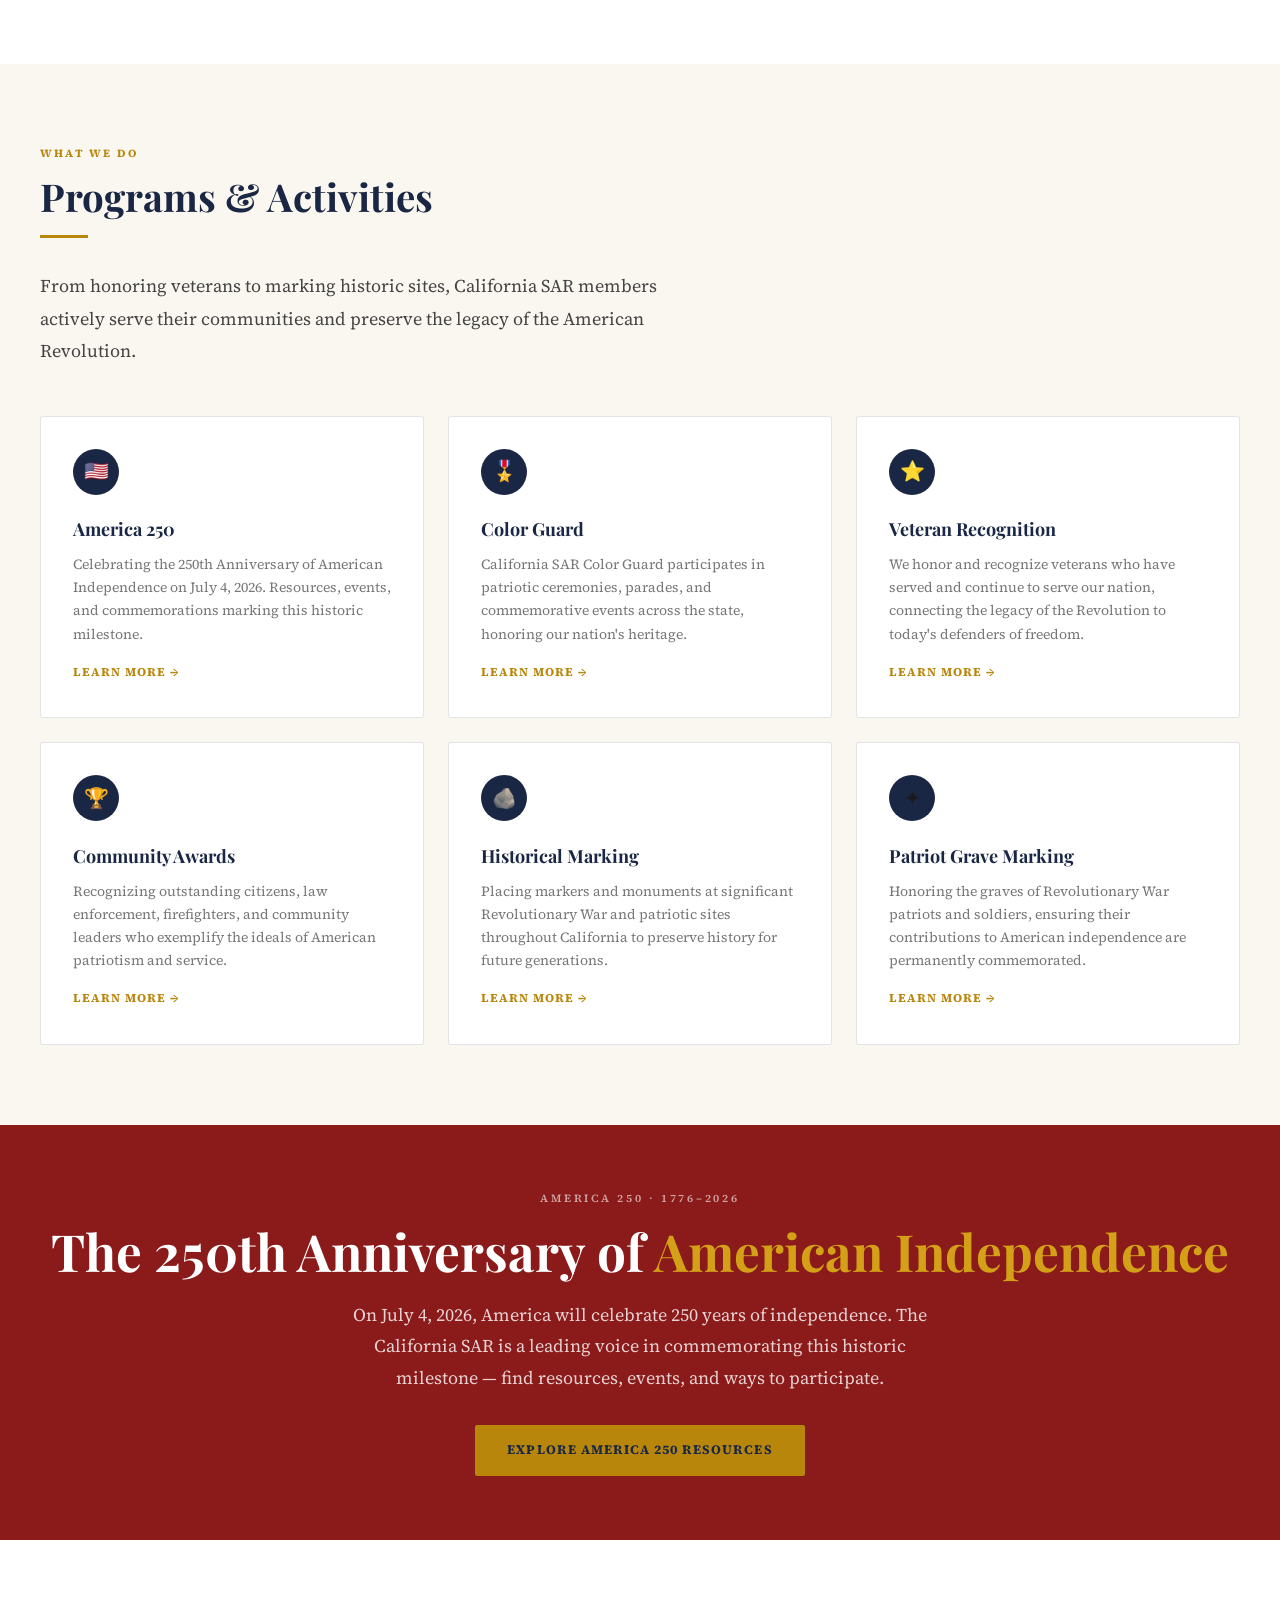
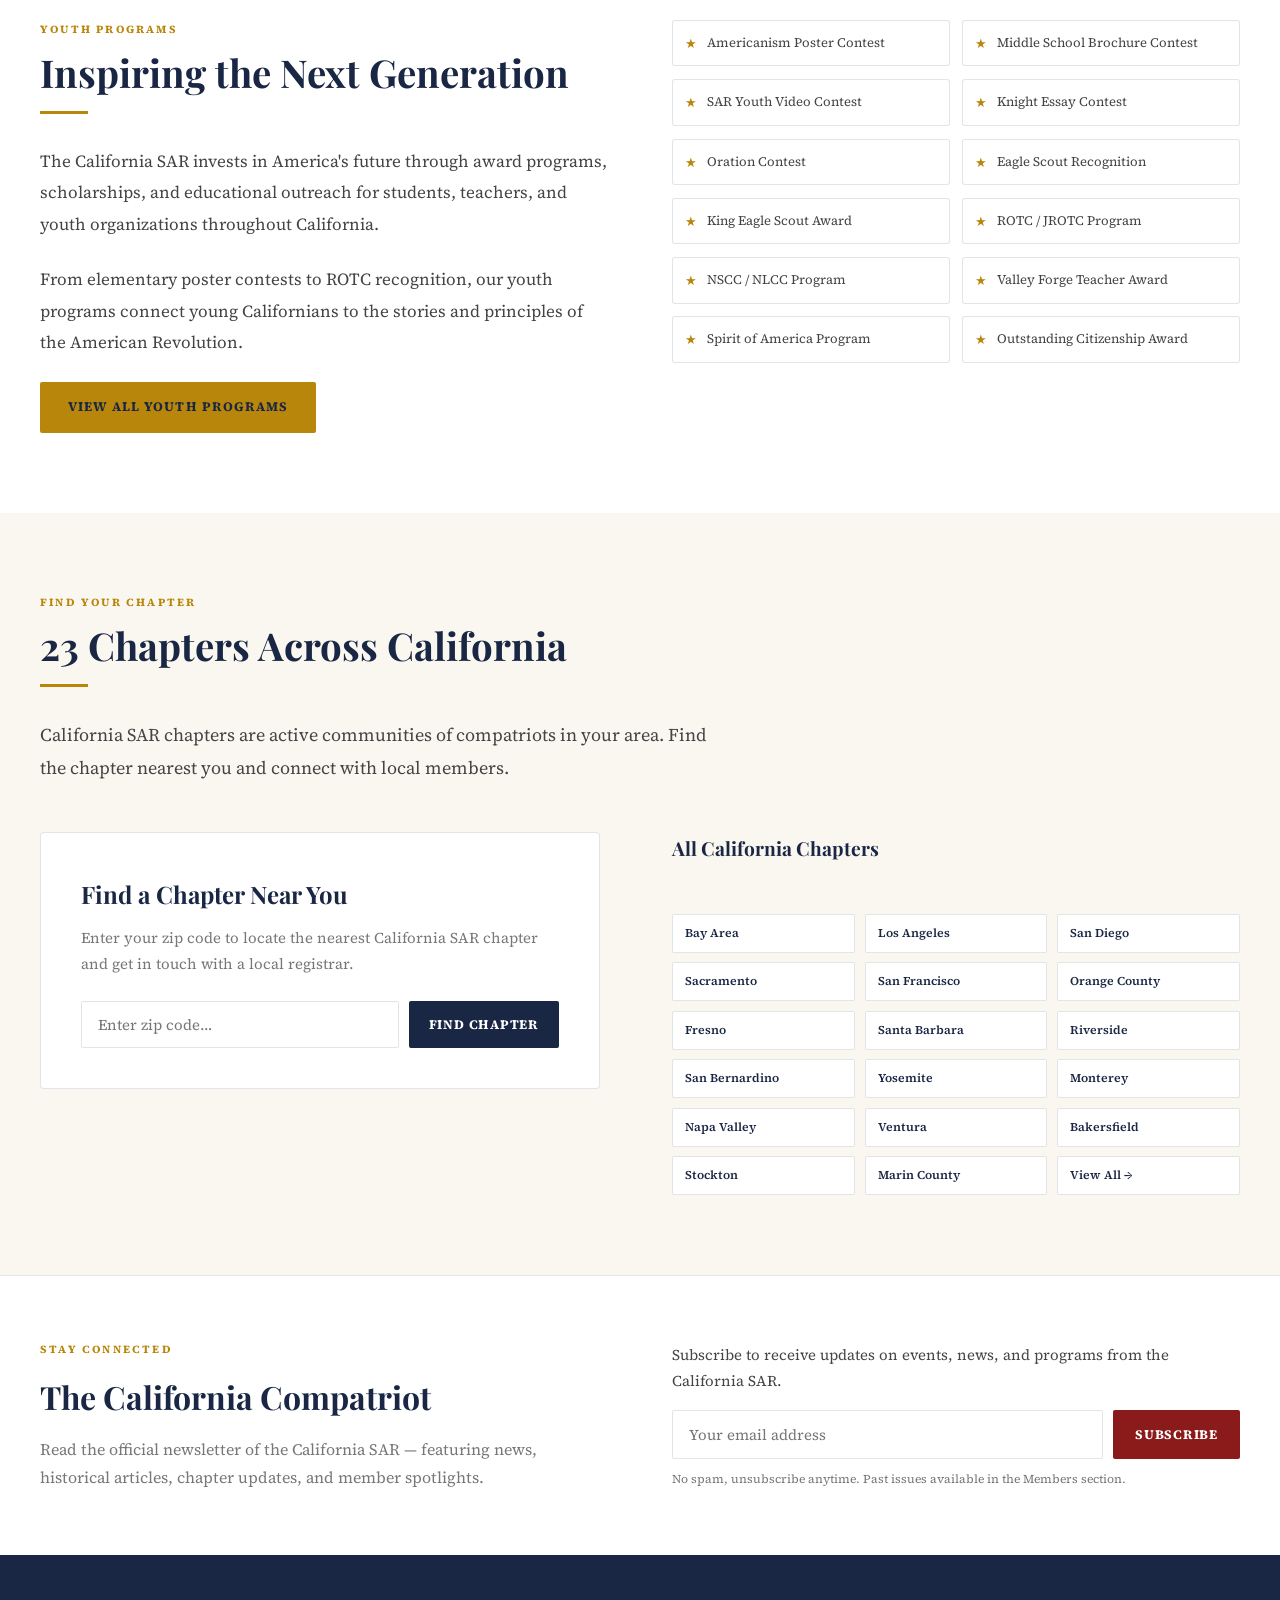
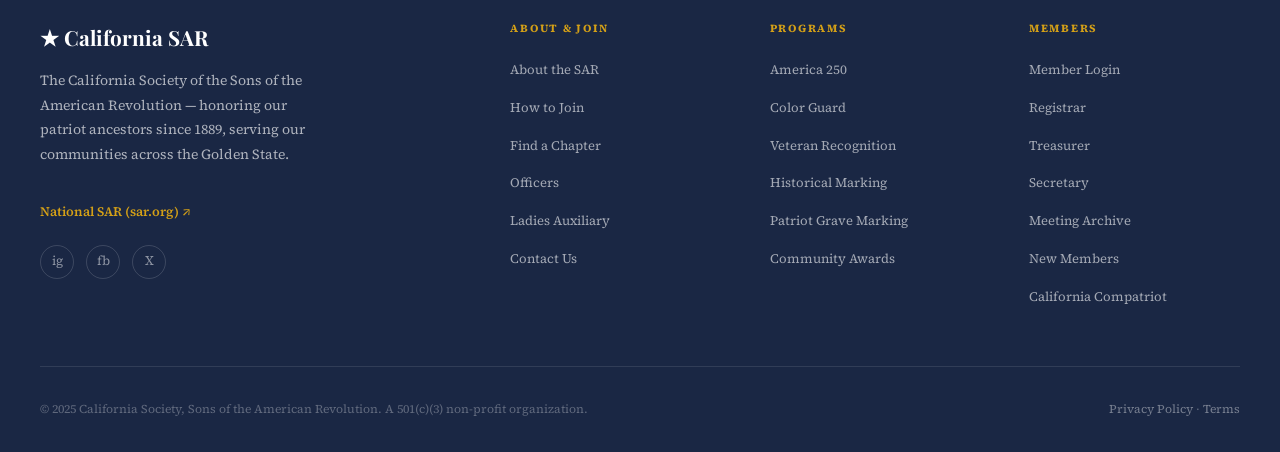
==== commit a4a9d4f8: "fix home page scrolling" ====
--- a/index.html
+++ b/index.html
@@ -865,7 +865,7 @@
 </div>
 
 <!-- ABOUT -->
-<section class="about-section fade-up" id="about">
+<section class="about-section" id="about">
   <div class="inner">
     <div class="about-grid">
       <div class="about-text">
@@ -901,7 +901,7 @@
 </section>
 
 <!-- JOIN -->
-<section class="join-section fade-up" id="join">
+<section class="join-section" id="join">
   <div class="inner">
     <div class="section-label">Membership</div>
     <h2 class="section-title">Join the Sons of the American Revolution</h2>
@@ -955,7 +955,7 @@
 </section>
 
 <!-- PROGRAMS -->
-<section class="programs-section fade-up" id="programs">
+<section class="programs-section" id="programs">
   <div class="inner">
     <div class="section-label">What We Do</div>
     <h2 class="section-title">Programs & Activities</h2>
@@ -1012,7 +1012,7 @@
 </div>
 
 <!-- YOUTH -->
-<section class="youth-section fade-up" id="youth">
+<section class="youth-section" id="youth">
   <div class="inner">
     <div class="youth-grid">
       <div>
@@ -1044,7 +1044,7 @@
 </section>
 
 <!-- CHAPTERS -->
-<section class="chapters-section fade-up" id="chapters">
+<section class="chapters-section" id="chapters">
   <div class="inner">
     <div class="section-label">Find Your Chapter</div>
     <h2 class="section-title">23 Chapters Across California</h2>
@@ -1088,7 +1088,7 @@
 </section>
 
 <!-- NEWSLETTER -->
-<section class="newsletter-section fade-up">
+<section class="newsletter-section">
   <div class="newsletter-inner">
     <div>
       <div class="section-label">Stay Connected</div>
